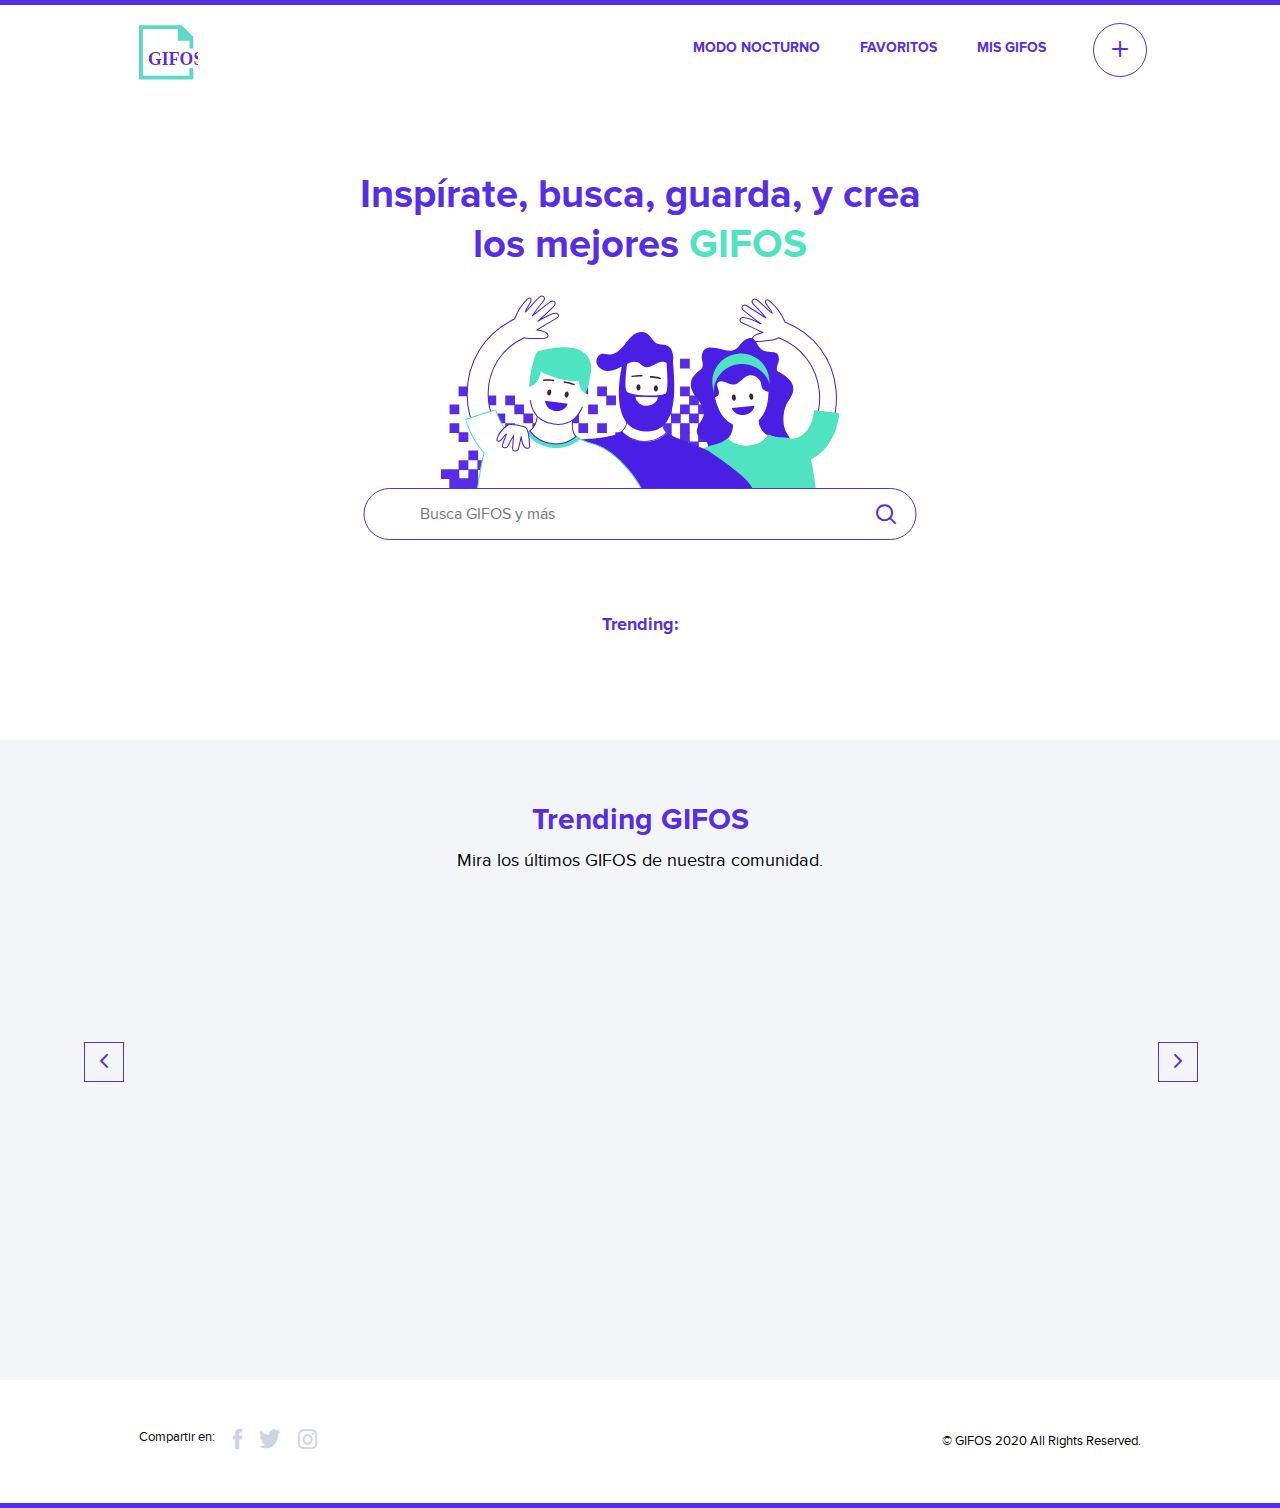
==== index.html @ 0e9a0054 "Fixing paginate in favorites page" ====
<!DOCTYPE html>
<html lang="en">

<head>
    <meta charset="UTF-8">
    <meta name="viewport" content="width=device-width, initial-scale=1.0">
    <link rel="icon" sizes="32x32" href="./assets/logo-mobile.svg" type="image/svg+xml">
    <link rel="stylesheet" href="./styles/styles.css">
    <link rel="stylesheet" href="./assets/icomoon/style.css">
    <title>GIFOS</title>
</head>

<body>
    <header class="header">
        <nav class="navigation-bar">
            <input class="navigation-bar__checkbox-menu" type="checkbox" name="checkbox-menu" id="checkbox-menu">
            <i class="icon-burger"></i>
            <i class="icon-close"></i>
            <a class="home-link" href="#"><img class="navigation-bar__logo" src="./assets/logo-mobile.svg" alt="Logo página de GifOS"></a>
            <ul class="navigation-bar__menu">
                <li><a href="#" class="menu-item">Modo Nocturno</a></li>
                <li><a href="./favorites.html" class="menu-item">Favoritos</a></li>
                <li><a href="./my_gifs.html" class="menu-item">Mis GIFOS</a></li>
            </ul>
            <button class="navigation-bar__button" type="button"><i class="icon-button-crear-gifo"></i></button>
        </nav>
    </header>
    <main class="main">
        <section class="gifos-searcher">
            <h1 class="gifos-searcher__title">Inspírate, busca, guarda, y crea los mejores <span>GIFOS</span></h1>
            <img class="gifos-searcher__image" src="./assets/ilustra_header.svg" alt="Imagen de bienvenida">
            <div class="search-bar" id="search_bar">
                <div class="wrapper">
                    <input class="search-bar__input" type="text" placeholder="Busca GIFOS y más">
                    <button class="search-bar__button search-icon" type="button"><i class="icon-icon-search"></i></button>
                    <button class="search-bar__button active-search__close hidden" type="button"><i class="icon-button-close"></i></button>
                </div>
                <ul class="active-search__suggestions-list hidden">

                </ul>
            </div>
        </section>
        <section class="trending-topics">
            <h2 class="trending-topics__title">Trending:</h2>
            <ul class="trending-topics__list">

            </ul>
        </section>
        <section class="search-results hidden">
            <span class="search-results__line"></span>
            <h2 class="search-results__title"></h2>
            <div class="search-without-results hidden">
                <img class="search-without-results__img" src="./assets/icon-busqueda-sin-resultado.svg" alt="Busqueda sin resultado">
                <p class="search-without-results__info">Intenta con otra búsqueda</p>
            </div>
            <div class="gifos-wrapper">

            </div>
            <button class="search-results__button hidden">VER MAS</button>
        </section>
        <section class="trending-box">
            <h2 class="trending-box__title">Trending GIFOS</h2>
            <p class="trending-box__info">Mira los últimos<span></span>GIFOS de nuestra comunidad.</p>
            <button class="trending-box__button trending-box__button-left" type="button"><i class="icon-button-left"></i></button>
            <button class="trending-box__button trending-box__button-right" type="button"><i class="icon-button-right"></i></button>
            <div class="gifos-carrousel">

            </div>
        </section>
    </main>
    <footer class="footer">
        <div class="social-media">
            <p class="social-media__share">Compartir en:</p>
            <div class="social-media__icons">
                <a href="https://www.facebook.com/" target="_blank"><i class="icon-icon_facebook"></i></a>
                <a href="https://twitter.com/" target="_blank"><i class="icon-icon-twitter"></i></a>
                <a href="https://www.instagram.com/"><i class="icon-icon_instagram"></i></a>
            </div>
        </div>
        <p class="copy-rights">© GIFOS 2020 All Rights Reserved.</p>
    </footer>
    <div class="modal hidden">
        <div class="fullsize">
            <button class="fullsize-exit"><i class="icon-button-close"></i></button>
            <img class="fullsize-gifo" src="https://lorempixel.com/output/people-q-c-318-249-2.jpg" alt="Gifo Fullsize">
            <div class="fullsize-footer">
                <div class="fullsize-info-wrap">
                    <p class="fullsize-user">User</p>
                    <p class="fullsize-title">title</p>
                </div>
                <div class="fullsize-btn-wrap">
                    <button class="fullsize-button fav-hover" data-type="add-favorite" type="button"><i class="icon-icon-fav-hover"></i></button>
                    <button class="fullsize-button fav-active hidden" data-type="remove-favorite" type="button"><i class="icon-icon-fav-active"></i></button>
                    <button class="fullsize-button" data-download="full-screen" data-type="download" type="button"><i class="icon-icon-download"></i></button>
                </div>
            </div>
        </div>
    </div>
    <script type="module" src="./scripts/trending_topics.js"></script>
    <script type="module" src="./scripts/trending_carrousel.js"></script>
    <script type="module" src="./scripts/search.js"></script>
</body>

</html>
---- styles/styles.css ----
@charset "UTF-8";
html,
body,
div,
span,
applet,
object,
iframe,
h1,
h2,
h3,
h4,
h5,
h6,
p,
blockquote,
pre,
a,
abbr,
acronym,
address,
big,
cite,
code,
del,
dfn,
em,
img,
ins,
kbd,
q,
s,
samp,
small,
strike,
strong,
sub,
sup,
tt,
var,
b,
u,
i,
center,
dl,
dt,
dd,
ol,
ul,
li,
fieldset,
form,
label,
legend,
table,
caption,
tbody,
tfoot,
thead,
tr,
th,
td,
article,
aside,
canvas,
details,
embed,
figure,
figcaption,
footer,
header,
hgroup,
menu,
nav,
output,
ruby,
section,
summary,
time,
mark,
audio,
video,
button {
  margin: 0;
  padding: 0;
  border: 0;
  font-size: 100%;
  font: inherit;
  vertical-align: baseline;
}

@font-face {
  font-family: “ProximaNova-Bold”;
  src: url("../Fonts/FontsFree-Net-Proxima-Nova-Bold.otf");
}

@font-face {
  font-family: “ProximaNova-Regular”;
  src: url("../Fonts/FontsFree-Net-proxima_nova_reg-webfont.ttf");
}

@font-face {
  font-family: “Roboto-Black“;
  src: url("../Fonts/Roboto-Black.ttf");
}

:root {
  font-family: “ProximaNova-Regular”;
  color: #572EE5;
  scroll-behavior: smooth;
}

button {
  cursor: pointer;
}

.gifos-wrapper {
  display: -ms-grid;
  display: grid;
  margin: 0 5.6vw;
  padding-bottom: 78px;
  -webkit-column-gap: 21px;
          column-gap: 21px;
  row-gap: 25px;
  -ms-grid-columns: (2fr)[2];
      grid-template-columns: repeat(2, 2fr);
  -ms-grid-rows: (auto)[auto-fill];
      grid-template-rows: repeat(auto-fill, auto);
}

.gifos-container-card {
  -ms-flex-negative: 0;
      flex-shrink: 0;
  width: 41.6vw;
  height: 32vw;
}

.gifos-container-card__img {
  width: 100%;
  height: 100%;
}

.gifos-container-card__buttons, .gifos-container-card__info {
  display: none;
}

.trending-card {
  width: 243px;
  height: 187px;
}

@media screen and (min-width: 768px) {
  .gifos-container-card {
    width: 27.86458vw;
    height: 22.13542vw;
  }
  .gifos-wrapper {
    -ms-grid-columns: (3fr)[3];
        grid-template-columns: repeat(3, 3fr);
  }
  .trending-card {
    margin-left: 22px;
    width: 260px;
    height: 200px;
  }
}

@media screen and (min-width: 1024px) {
  .gifos-wrapper {
    margin: 0 10.90278vw 0 10.83333vw;
    -webkit-column-gap: 29px;
            column-gap: 29px;
    row-gap: 30px;
    -ms-grid-columns: (4fr)[4];
        grid-template-columns: repeat(4, 4fr);
  }
  .gifos-container-card {
    position: relative;
    width: 18.05556vw;
    height: 13.88889vw;
  }
  .gifos-container-card__img,
  .gifos-container-card .overlay {
    width: 100%;
    height: 100%;
  }
  .gifos-container-card__buttons {
    display: -webkit-box;
    display: -ms-flexbox;
    display: flex;
    position: absolute;
    width: 117px;
    -webkit-box-pack: justify;
        -ms-flex-pack: justify;
            justify-content: space-between;
    top: 10px;
    right: 10px;
  }
  .gifos-container-card__info {
    display: -webkit-box;
    display: -ms-flexbox;
    display: flex;
    -webkit-box-orient: vertical;
    -webkit-box-direction: normal;
        -ms-flex-direction: column;
            flex-direction: column;
    position: absolute;
    height: 63px;
    bottom: 6px;
    left: 12px;
    text-align: left;
    color: white;
  }
  .overlay {
    position: absolute;
    top: 0;
    left: 0;
    background-color: rgba(87, 46, 229, 0.7);
    -webkit-transition: all 0.3s ease-in-out;
    transition: all 0.3s ease-in-out;
    z-index: -1;
  }
  .gifos-container-card:hover .overlay {
    z-index: 1;
  }
  .card-button {
    background-color: white;
    width: 32px;
    height: 32px;
    border-radius: 6px;
    opacity: 70%;
    font-size: 18px;
    outline: none;
  }
  .card-button:hover {
    opacity: 100%;
  }
  .card__user {
    font-size: 15px;
    line-height: 18px;
    margin-bottom: 5px;
  }
  .card__title {
    font-size: 16px;
    line-height: 20px;
    font-family: “ProximaNova-Bold”;
  }
  .fav-active {
    opacity: 100%;
  }
  .trending-card {
    margin: 0 1.94444vw 0;
    width: 24.79167vw;
    height: 19.09722vw;
  }
}

.links-content {
  display: -webkit-box;
  display: -ms-flexbox;
  display: flex;
  -webkit-box-orient: vertical;
  -webkit-box-direction: normal;
      -ms-flex-direction: column;
          flex-direction: column;
  -webkit-box-align: center;
      -ms-flex-align: center;
          align-items: center;
  margin-top: 5px;
}

.links-content__icon {
  font-size: 21px;
}

.links-content__title {
  font-size: 20px;
  line-height: 30px;
  font-family: “ProximaNova-Bold”;
  margin: 6px 0 46px;
}

.links-content__button {
  margin-bottom: 78px;
  width: 127px;
  height: 50px;
  border-radius: 25px;
  border: 1px solid #572EE5;
  background-color: white;
  color: #572EE5;
  outline: none;
  font-family: “ProximaNova-Bold”;
  font-size: 13px;
  line-height: 16px;
  position: relative;
}

.links-content__button:hover {
  background-color: #572EE5;
  color: white;
}

@media screen and (min-width: 768px) {
  .links-content {
    margin-top: 11px;
  }
  .links-content__title {
    font-size: 30px;
    line-height: 30px;
    font-family: “ProximaNova-Bold”;
    margin-bottom: 38px;
  }
}

.no-content {
  display: -webkit-box;
  display: -ms-flexbox;
  display: flex;
  -webkit-box-orient: vertical;
  -webkit-box-direction: normal;
      -ms-flex-direction: column;
          flex-direction: column;
  -webkit-box-align: center;
      -ms-flex-align: center;
          align-items: center;
  margin: 74px 0 141px;
}

.no-content__img {
  width: 150px;
  height: 150px;
}

.no-content__info {
  max-width: 427px;
  margin-top: 28px;
  text-align: center;
  color: #50E3C2;
  font-size: 25px;
  line-height: 25px;
  font-family: “ProximaNova-Bold”;
}

.no-content__info span:after {
  content: "";
}

:root {
  font-family: “ProximaNova-Regular”;
  color: #572EE5;
  scroll-behavior: smooth;
}

button {
  cursor: pointer;
}

.navigation-bar {
  position: relative;
  height: 95px;
  border-top: 5px solid #572EE5;
}

.navigation-bar__logo {
  width: 13.04vw;
  height: 13.04vw;
  position: absolute;
  left: 5.86667vw;
  top: 7.73333vw;
  z-index: 6;
}

.navigation-bar__button {
  display: none;
}

.navigation-bar__checkbox-menu {
  position: absolute;
  margin: 0;
  left: 88.26667vw;
  top: 11.73333vw;
  width: 5.86667vw;
  height: 4.8vw;
  cursor: pointer;
  -webkit-transform-origin: 0px 0px;
          transform-origin: 0px 0px;
  z-index: 2;
  opacity: 0;
}

.icon-burger,
.icon-close {
  position: relative;
  left: 89.06667vw;
  top: 12.53333vw;
  -webkit-transition: all 0.5s cubic-bezier(0.77, 0.2, 0.05, 1);
  transition: all 0.5s cubic-bezier(0.77, 0.2, 0.05, 1);
  font-size: 4vw;
}

.icon-close {
  display: none;
}

.navigation-bar__menu {
  position: absolute;
  top: 95px;
  width: 100vw;
  height: calc(100vh - 95px);
  list-style: none;
  background-color: #572EE5E6;
  -webkit-transform-origin: 100% 0%;
          transform-origin: 100% 0%;
  -webkit-transform: rotateY(90deg);
          transform: rotateY(90deg);
  -webkit-transition: all 0.5s cubic-bezier(0.77, 0.2, 0.05, 1);
  transition: all 0.5s cubic-bezier(0.77, 0.2, 0.05, 1);
  -webkit-box-sizing: border-box;
          box-sizing: border-box;
  padding-top: 30px;
  z-index: 5;
}

.menu-item {
  display: block;
  position: relative;
  text-align: center;
  text-decoration: none;
  margin-bottom: 25px;
  color: #FFFFFF;
  font-family: “ProximaNova-Bold”;
  font-size: 20px;
  line-height: 30px;
}

.menu-item::after {
  content: '';
  position: absolute;
  width: 41px;
  opacity: 50%;
  margin-top: 43px;
  margin-bottom: 11.9px;
  left: calc(50% - 20.5px);
  border-bottom: 0.1px solid white;
}

.navigation-bar__checkbox-menu:checked ~ .navigation-bar__menu {
  -webkit-transform: none;
          transform: none;
}

.navigation-bar__checkbox-menu:checked ~ .icon-burger {
  display: none;
}

.navigation-bar__checkbox-menu:checked ~ .icon-close {
  display: block;
}

@media screen and (min-width: 768px) {
  .header {
    min-height: 90px;
  }
  .navigation-bar {
    height: 90px;
    min-width: 100%;
  }
  .navigation-bar__logo {
    width: 59.1px;
    height: 59.1px;
    left: 10.83333vw;
    top: 18px;
  }
  .navigation-bar__button {
    display: inherit;
    width: 54px;
    height: 54px;
    background-color: white;
    border: 1px solid #572EE5;
    border-radius: 50%;
    position: absolute;
    top: 18px;
    left: 85.41667vw;
    outline: none;
    color: #572EE5;
  }
  .navigation-bar__button:hover {
    background-color: #572EE5;
    color: white;
  }
  .icon-button-crear-gifo {
    font-size: 16px;
  }
  .navigation-bar__checkbox-menu,
  .icon-burger {
    display: none;
  }
  .navigation-bar__menu {
    display: -webkit-box;
    display: -ms-flexbox;
    display: flex;
    -webkit-box-pack: end;
        -ms-flex-pack: end;
            justify-content: flex-end;
    top: inherit;
    height: 90px;
    right: 18.26389vw;
    background-color: inherit;
    -webkit-transform: initial;
            transform: initial;
    padding-top: 0;
  }
  .menu-item {
    font-size: 14px;
    line-height: 17px;
    margin: 35px 0 38px 3.125vw;
    color: #572EE5;
    text-transform: uppercase;
  }
  .current-page {
    color: #9CAFC3;
  }
}

.gifos-searcher {
  position: relative;
}

.gifos-searcher__title {
  margin: 2px 0 27px;
  width: 76.26667vw;
  max-width: 467px;
  position: relative;
  left: 50%;
  -webkit-transform: translateX(-50%);
          transform: translateX(-50%);
  font-family: “ProximaNova-Bold”;
  color: #572EE5;
  font-size: 30px;
  line-height: 36px;
  text-align: center;
}

.gifos-searcher__title span {
  color: #50E3C2;
}

.gifos-searcher__image {
  display: block;
  position: relative;
  left: 50%;
  -webkit-transform: translateX(-50%);
          transform: translateX(-50%);
  width: 72.8vw;
  max-width: 399px;
  height: auto;
}

.wrapper {
  position: relative;
  height: 50px;
}

.search-bar {
  width: 89.06667vw;
  max-width: 551px;
  min-height: 50px;
  border: #572EE5 solid 1px;
  border-radius: 27px;
  left: 50%;
  -webkit-transform: translateX(-50%);
          transform: translateX(-50%);
  position: relative;
}

.search-bar__input {
  position: absolute;
  left: 55px;
  top: 15px;
  width: 57.33333vw;
  max-width: 420px;
  border: 0;
  padding: 0;
  margin: 0px;
  outline: none;
  font-size: 16px;
  line-height: 20px;
  font-family: “ProximaNova-Regular”;
}

.search-bar__button {
  position: absolute;
  top: 15px;
  right: 20px;
  font-size: 20px;
  background-color: white;
  outline: none;
  color: #572EE5;
}

@media screen and (min-width: 768px) {
  .gifos-searcher__title {
    margin: 75px 0 25px;
    font-size: 40px;
    line-height: 50px;
    max-width: 600px;
  }
}

.active-search__suggestions-list {
  border-top: 1px solid #9CAFC3;
  position: relative;
  width: 76.26667vw;
  max-width: 503px;
  padding: 14px 0 8px;
  margin: 0 24px;
  -webkit-box-sizing: border-box;
          box-sizing: border-box;
  display: -webkit-box;
  display: -ms-flexbox;
  display: flex;
  -webkit-box-orient: vertical;
  -webkit-box-direction: normal;
      -ms-flex-direction: column;
          flex-direction: column;
  -webkit-box-pack: justify;
      -ms-flex-pack: justify;
          justify-content: space-between;
}

.active-search__suggestion {
  list-style: none;
  color: #9CAFC3;
  margin-bottom: 10px;
  font-size: 16px;
  line-height: 20px;
}

.active-search__suggestion .icon-icon-search {
  margin-right: 15px;
}

.active-search__search {
  color: #9CAFC3;
  left: 20px;
}

.active-search__close {
  top: 18px;
  font-size: 14px;
}

.search-results__line {
  display: block;
  position: relative;
  -webkit-transform: translateX(-50%);
          transform: translateX(-50%);
  left: 50%;
  width: 41.86667vw;
  max-width: 338px;
  height: 1px;
  background-color: #9CAFC3;
}

.search-results__title {
  font-family: “ProximaNova-Bold”;
  color: #572EE5;
  font-size: 30px;
  line-height: 40px;
  margin: 40px 0;
  text-align: center;
}

.search-results__button {
  margin-bottom: 78px;
  width: 127px;
  height: 50px;
  border-radius: 25px;
  border: 1px solid #572EE5;
  background-color: white;
  color: #572EE5;
  outline: none;
  font-family: “ProximaNova-Bold”;
  font-size: 13px;
  line-height: 16px;
  position: relative;
  -webkit-transform: translateX(-50%);
          transform: translateX(-50%);
  left: 50%;
}

.search-results__button:hover {
  background-color: #572EE5;
  color: white;
}

@media screen and (min-width: 1024px) {
  .search-results__title {
    margin: 80px 0 60px;
    font-size: 40px;
    line-height: 30px;
  }
}

.search-without-results {
  display: -webkit-box;
  display: -ms-flexbox;
  display: flex;
  -webkit-box-orient: vertical;
  -webkit-box-direction: normal;
      -ms-flex-direction: column;
          flex-direction: column;
  -webkit-box-align: center;
      -ms-flex-align: center;
          align-items: center;
  margin: 62px 0 150px;
}

.search-without-results__img {
  width: 150px;
  height: 150px;
}

.search-without-results__info {
  margin-top: 28px;
  text-align: center;
  color: #50E3C2;
  font-size: 25px;
  line-height: 25px;
  font-family: “ProximaNova-Bold”;
}

.trending-topics {
  font-size: 18px;
  line-height: 25px;
  margin: 30px 0 48px;
  width: 56vw;
  min-width: 210px;
  position: relative;
  left: 50%;
  -webkit-transform: translateX(-50%);
          transform: translateX(-50%);
  text-align: center;
}

.trending-topics__title {
  font-family: “ProximaNova-Bold”;
}

.trending-topics__item {
  display: inline;
}

.trending-topics__item:nth-child(-n+4)::after {
  content: ", ";
}

.trending-topics__item a {
  text-decoration: none;
  color: #572EE5;
}

.trending-box {
  background-color: #F3F5F8;
  text-align: center;
}

.trending-box__title {
  font-size: 25px;
  line-height: 30px;
  font-family: “ProximaNova-Bold”;
  padding: 44px 0 9px;
}

.trending-box__info {
  color: black;
  font-size: 16px;
  line-height: 23px;
}

.trending-box__info span::after {
  content: '\A';
  white-space: pre;
}

.trending-box__button {
  display: none;
}

.gifos-carrousel {
  height: 187px;
  padding: 32px 0 82px;
  display: -webkit-box;
  display: -ms-flexbox;
  display: flex;
  overflow: scroll;
}

@media screen and (min-width: 768px) {
  .trending-box__info span::after {
    white-space: normal;
  }
}

@media screen and (min-width: 1024px) {
  .trending-topics {
    margin: 73px 0 102px;
  }
  .trending-box {
    position: relative;
  }
  .trending-box__title {
    font-size: 30px;
    line-height: 30px;
    padding: 65px 0 14px;
  }
  .trending-box__info {
    font-size: 18px;
    line-height: 22px;
  }
  .trending-box__button {
    display: inherit;
    position: absolute;
    top: 302px;
    background-color: #F3F5F8;
    border: #572EE5 solid 1px;
    width: 40px;
    height: 40px;
    font-size: 14px;
    color: #572EE5;
    outline: none;
  }
  .trending-box__button:hover {
    background-color: #572EE5;
    color: white;
  }
  .trending-box__button-left {
    left: 6.52778vw;
  }
  .trending-box__button-right {
    right: 6.38889vw;
  }
  .gifos-carrousel {
    height: 275px;
    padding: 52px 0 182px;
    width: 78.26389vw;
    margin: auto;
    -webkit-box-align: center;
        -ms-flex-align: center;
            align-items: center;
    overflow: hidden;
  }
}

.footer {
  border-bottom: 5px #572EE5 solid;
  color: black;
  display: -webkit-box;
  display: -ms-flexbox;
  display: flex;
  -webkit-box-orient: vertical;
  -webkit-box-direction: normal;
      -ms-flex-direction: column;
          flex-direction: column;
  -webkit-box-align: center;
      -ms-flex-align: center;
          align-items: center;
}

.social-media__share {
  font-size: 15px;
  line-height: 18px;
  margin: 47px 0 22px;
}

.social-media__icons {
  width: 85.42px;
  font-size: 20px;
  display: -webkit-box;
  display: -ms-flexbox;
  display: flex;
  -webkit-box-pack: justify;
      -ms-flex-pack: justify;
          justify-content: space-between;
}

.social-media__icons a {
  text-decoration: none;
  color: #cdd6e0;
}

.copy-rights {
  font-size: 14px;
  line-height: 20px;
  margin: 46px 0 23px;
}

@media screen and (min-width: 768px) {
  .footer {
    -webkit-box-orient: horizontal;
    -webkit-box-direction: normal;
        -ms-flex-direction: row;
            flex-direction: row;
    -webkit-box-pack: justify;
        -ms-flex-pack: justify;
            justify-content: space-between;
    padding: 49.5px 10.83333vw 50.4px;
  }
  .social-media {
    display: -webkit-box;
    display: -ms-flexbox;
    display: flex;
  }
  .social-media__share {
    font-size: 13px;
    line-height: 16px;
    margin: 0 18px 0 0;
  }
  .icon-icon_facebook:hover,
  .icon-icon-twitter:hover,
  .icon-icon_instagram:hover {
    color: #572EE5;
  }
  .copy-rights {
    font-size: 13px;
    line-height: 16px;
    margin: 0;
  }
}

.modal {
  position: fixed;
  top: 0;
  width: 100%;
  height: 100%;
  background-color: rgba(255, 255, 255, 0.9);
  display: -webkit-box;
  display: -ms-flexbox;
  display: flex;
  -webkit-box-pack: center;
      -ms-flex-pack: center;
          justify-content: center;
  -webkit-box-align: center;
      -ms-flex-align: center;
          align-items: center;
  z-index: 100;
}

.fullsize {
  display: -webkit-box;
  display: -ms-flexbox;
  display: flex;
  -webkit-box-orient: vertical;
  -webkit-box-direction: normal;
      -ms-flex-direction: column;
          flex-direction: column;
  -webkit-box-align: center;
      -ms-flex-align: center;
          align-items: center;
}

.fullsize-exit {
  font-size: 14px;
  width: 14px;
  background-color: rgba(255, 255, 255, 0.2);
  cursor: pointer;
  position: relative;
  left: 38.66667vw;
  outline: none;
}

.fullsize-gifo {
  width: 84.8vw;
  height: auto;
  padding: 69px 0 14px;
}

.fullsize-footer {
  display: -webkit-box;
  display: -ms-flexbox;
  display: flex;
  width: 84.8vw;
  -webkit-box-pack: justify;
      -ms-flex-pack: justify;
          justify-content: space-between;
}

.fullsize-info-wrap {
  display: -webkit-box;
  display: -ms-flexbox;
  display: flex;
  -webkit-box-orient: vertical;
  -webkit-box-direction: normal;
      -ms-flex-direction: column;
          flex-direction: column;
  -webkit-box-pack: justify;
      -ms-flex-pack: justify;
          justify-content: space-between;
  margin-right: 20px;
}

.fullsize-user {
  color: black;
  font-size: 15px;
  line-height: 18px;
}

.fullsize-title {
  color: black;
  font-family: “ProximaNova-Bold”;
  font-size: 16px;
  line-height: 20px;
}

.fullsize-btn-wrap {
  width: 93px;
  display: -webkit-box;
  display: -ms-flexbox;
  display: flex;
  -webkit-box-pack: justify;
      -ms-flex-pack: justify;
          justify-content: space-between;
}

.fullsize-button {
  background-color: rgba(255, 255, 255, 0.2);
  width: 36px;
  height: 36px;
  border: #9CAFC3 1px solid;
  border-radius: 6px;
  font-size: 18px;
  opacity: 70%;
  outline: none;
}

.fullsize-button:hover {
  opacity: 100%;
  background-color: white;
}

@media screen and (min-width: 768px) {
  .fullsize-exit {
    font-size: 15px;
    width: 15px;
    left: 31.25vw;
  }
  .fullsize-gifo {
    width: 65.10417vw;
  }
  .fullsize-footer {
    width: 100%;
  }
}

@media screen and (min-width: 1024px) {
  .fullsize-exit {
    left: 26.875vw;
  }
  .fullsize-gifo {
    width: 48.26389vw;
    height: 385px;
  }
}

.hidden {
  display: none;
}
/*# sourceMappingURL=styles.css.map */
---- assets/icomoon/style.css ----
@font-face {
    font-family: 'icomoon';
    src: url('fonts/icomoon.eot?eiufk7');
    src: url('fonts/icomoon.eot?eiufk7#iefix') format('embedded-opentype'), url('fonts/icomoon.ttf?eiufk7') format('truetype'), url('fonts/icomoon.woff?eiufk7') format('woff'), url('fonts/icomoon.svg?eiufk7#icomoon') format('svg');
    font-weight: normal;
    font-style: normal;
    font-display: block;
}

[class^="icon-"],
[class*=" icon-"] {
    /* use !important to prevent issues with browser extensions that change fonts */
    font-family: 'icomoon' !important;
    speak: never;
    font-style: normal;
    font-weight: normal;
    font-variant: normal;
    text-transform: none;
    line-height: 1;
    /* Better Font Rendering =========== */
    -webkit-font-smoothing: antialiased;
    -moz-osx-font-smoothing: grayscale;
}

.icon-icon_facebook:before {
    content: "\e900";
    /* color: #cdd6e0; */
}

.icon-icon_instagram:before {
    content: "\e901";
    /* color: #cdd6e0; */
}

.icon-icon_trash:before {
    content: "\e902";
    color: #572ee5;
}

.icon-icon-busqueda-sin-resultado .path1:before {
    content: "\e903";
    color: rgb(243, 245, 248);
}

.icon-icon-busqueda-sin-resultado .path2:before {
    content: "\e904";
    margin-left: -1em;
    color: rgb(80, 227, 194);
}

.icon-icon-busqueda-sin-resultado .path3:before {
    content: "\e905";
    margin-left: -1em;
    color: rgb(80, 227, 194);
}

.icon-icon-busqueda-sin-resultado .path4:before {
    content: "\e906";
    margin-left: -1em;
    color: rgb(80, 227, 194);
}

.icon-icon-busqueda-sin-resultado .path5:before {
    content: "\e907";
    margin-left: -1em;
    color: rgb(80, 227, 194);
}

.icon-icon-busqueda-sin-resultado .path6:before {
    content: "\e908";
    margin-left: -1em;
    color: rgb(80, 227, 194);
}

.icon-icon-busqueda-sin-resultado .path7:before {
    content: "\e909";
    margin-left: -1em;
    color: rgb(80, 227, 194);
}

.icon-icon-busqueda-sin-resultado .path8:before {
    content: "\e90a";
    margin-left: -1em;
    color: rgb(80, 227, 194);
}

.icon-icon-busqueda-sin-resultado .path9:before {
    content: "\e90b";
    margin-left: -1em;
    color: rgb(80, 227, 194);
}

.icon-icon-busqueda-sin-resultado .path10:before {
    content: "\e90c";
    margin-left: -1em;
    color: rgb(80, 227, 194);
}

.icon-icon-busqueda-sin-resultado .path11:before {
    content: "\e90d";
    margin-left: -1em;
    color: rgb(80, 227, 194);
}

.icon-icon-busqueda-sin-resultado .path12:before {
    content: "\e90e";
    margin-left: -1em;
    color: rgb(80, 227, 194);
}

.icon-icon-busqueda-sin-resultado .path13:before {
    content: "\e90f";
    margin-left: -1em;
    color: rgb(80, 227, 194);
}

.icon-icon-busqueda-sin-resultado .path14:before {
    content: "\e910";
    margin-left: -1em;
    color: rgb(80, 227, 194);
}

.icon-icon-busqueda-sin-resultado .path15:before {
    content: "\e911";
    margin-left: -1em;
    color: rgb(80, 227, 194);
}

.icon-icon-busqueda-sin-resultado .path16:before {
    content: "\e912";
    margin-left: -1em;
    color: rgb(80, 227, 194);
}

.icon-icon-busqueda-sin-resultado .path17:before {
    content: "\e913";
    margin-left: -1em;
    color: rgb(80, 227, 194);
}

.icon-icon-busqueda-sin-resultado .path18:before {
    content: "\e914";
    margin-left: -1em;
    color: rgb(243, 245, 248);
}

.icon-icon-busqueda-sin-resultado .path19:before {
    content: "\e915";
    margin-left: -1em;
    color: rgb(80, 227, 194);
}

.icon-icon-busqueda-sin-resultado .path20:before {
    content: "\e916";
    margin-left: -1em;
    color: rgb(80, 227, 194);
}

.icon-icon-busqueda-sin-resultado .path21:before {
    content: "\e917";
    margin-left: -1em;
    color: rgb(80, 227, 194);
}

.icon-icon-busqueda-sin-resultado .path22:before {
    content: "\e918";
    margin-left: -1em;
    color: rgb(80, 227, 194);
}

.icon-icon-download:before {
    content: "\e919";
    color: #572ee5;
}

.icon-icon-fav-active:before {
    content: "\e91a";
    color: #572ee5;
}

.icon-icon-fav-hover:before {
    content: "\e91b";
    color: #572ee5;
}

.icon-icon-favoritos:before {
    content: "\e91c";
    color: #50e3c2;
}

.icon-icon-link:before {
    content: "\e91d";
    color: #572ee5;
}

.icon-icon-max:before {
    content: "\e91e";
    color: #572ee5;
}

.icon-icon-mis-gifos-sin-contenido .path1:before {
    content: "\e91f";
    color: rgb(243, 245, 248);
}

.icon-icon-mis-gifos-sin-contenido .path2:before {
    content: "\e920";
    margin-left: -1em;
    color: rgb(80, 227, 194);
}

.icon-icon-mis-gifos:before {
    content: "\e921";
    color: #50e3c2;
}

.icon-icon-search-mod-noc .path1:before {
    content: "\e922";
    color: rgb(0, 0, 0);
}

.icon-icon-search-mod-noc .path2:before {
    content: "\e923";
    margin-left: -1em;
    color: rgb(255, 255, 255);
}

.icon-icon-search:before {
    content: "\e924";
    /* color: #572ee5; */
}

.icon-icon-twitter:before {
    content: "\e925";
    /* color: #cdd6e0; */
}

.icon-loader:before {
    content: "\e926";
    color: #50e3c2;
}

.icon-check:before {
    content: "\e927";
    color: #50e3c2;
}

.icon-close:before {
    content: "\e928";
    color: #4a1ee3;
}

.icon-burger:before {
    content: "\e929";
    color: #572ee5;
}

.icon-button-close:before {
    content: "\e92a";
    color: #572ee5;
}

.icon-button-crear-gifo:before {
    content: "\e92b";
    /* color: #572ee5; */
}

.icon-button-left:before {
    content: "\e92c";
    /* color: #572ee5; */
}

.icon-button-right:before {
    content: "\e92d";
    /* color: #572ee5; */
}
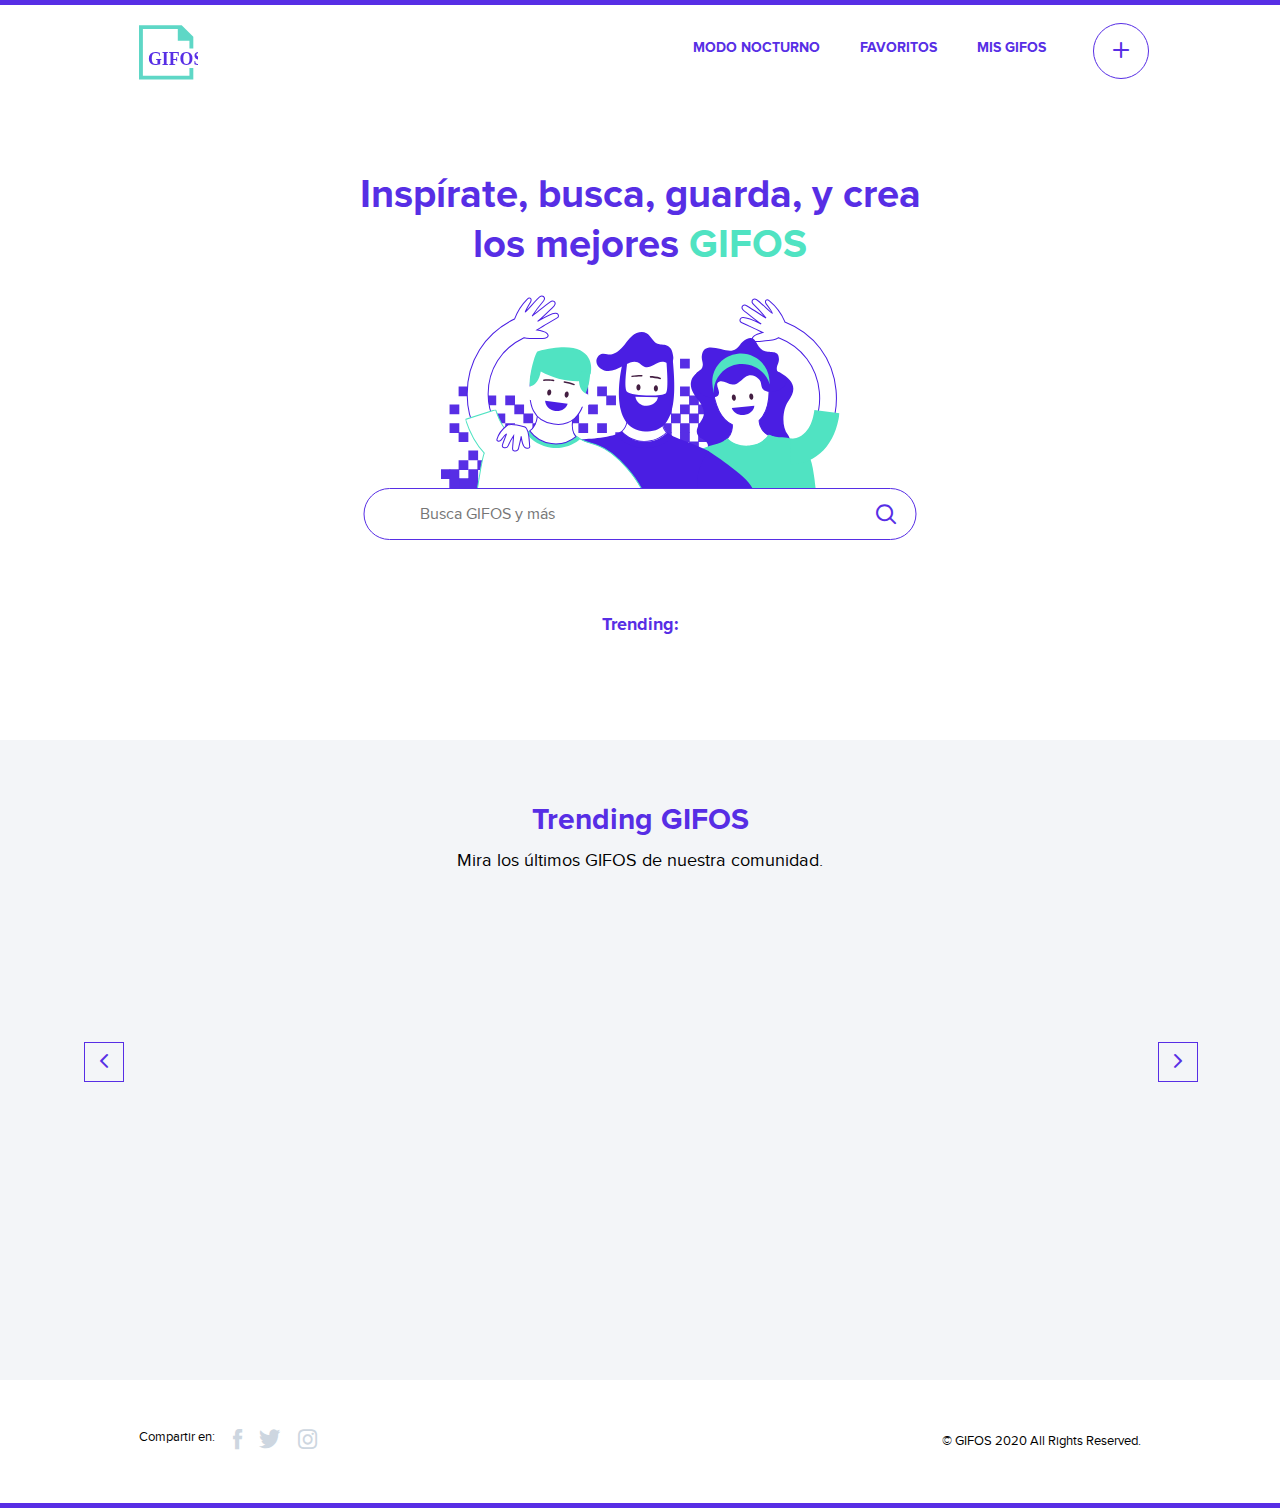
==== commit 1aa97aee: "Fixing create gifos button html, checking HTML Validator, fixing height in create gifos page" ====
--- a/index.html
+++ b/index.html
@@ -22,7 +22,7 @@
                 <li><a href="./favorites.html" class="menu-item">Favoritos</a></li>
                 <li><a href="./my_gifs.html" class="menu-item">Mis GIFOS</a></li>
             </ul>
-            <button class="navigation-bar__button" type="button"><i class="icon-button-crear-gifo"></i></button>
+            <a class="navigation-bar__button" href="./create_gifos.html"><i class="icon-button-crear-gifo"></i></a>
         </nav>
     </header>
     <main class="main">
@@ -97,8 +97,9 @@
         </div>
     </div>
     <script type="module" src="./scripts/trending_topics.js"></script>
+    <script type="module" src="./scripts/search.js"></script>
     <script type="module" src="./scripts/trending_carrousel.js"></script>
-    <script type="module" src="./scripts/search.js"></script>
+
 </body>
 
 </html>--- a/styles/styles.css
+++ b/styles/styles.css
@@ -145,6 +145,7 @@
 }
 
 .trending-card {
+  margin-left: 22px;
   width: 243px;
   height: 187px;
 }
@@ -249,7 +250,7 @@
     opacity: 100%;
   }
   .trending-card {
-    margin: 0 1.94444vw 0;
+    margin: 0 1.94444vw 0 0;
     width: 24.79167vw;
     height: 19.09722vw;
   }
@@ -479,16 +480,24 @@
     border: 1px solid #572EE5;
     border-radius: 50%;
     position: absolute;
+    text-decoration: none;
     top: 18px;
     left: 85.41667vw;
-    outline: none;
     color: #572EE5;
   }
   .navigation-bar__button:hover {
     background-color: #572EE5;
     color: white;
   }
+  .navigation-bar .current-page-create-gifos {
+    border: 1px solid #9CAFC3;
+    background-color: #9CAFC3;
+    color: white;
+  }
   .icon-button-crear-gifo {
+    position: relative;
+    top: 18px;
+    left: 35%;
     font-size: 16px;
   }
   .navigation-bar__checkbox-menu,
@@ -634,6 +643,7 @@
   margin-bottom: 10px;
   font-size: 16px;
   line-height: 20px;
+  cursor: pointer;
 }
 
 .active-search__suggestion .icon-icon-search {
@@ -643,6 +653,7 @@
 .active-search__search {
   color: #9CAFC3;
   left: 20px;
+  right: auto;
 }
 
 .active-search__close {
@@ -1062,6 +1073,257 @@
   }
 }
 
+.create-gifos {
+  display: none;
+}
+
+@media screen and (min-width: 1024px) {
+  .create-gifos {
+    display: inherit;
+  }
+  .create-gifos_main {
+    height: calc(100vh - 95px - 125px);
+    display: -webkit-box;
+    display: -ms-flexbox;
+    display: flex;
+    -webkit-box-orient: vertical;
+    -webkit-box-direction: normal;
+        -ms-flex-direction: column;
+            flex-direction: column;
+    -webkit-box-pack: center;
+        -ms-flex-pack: center;
+            justify-content: center;
+    -webkit-box-align: center;
+        -ms-flex-align: center;
+            align-items: center;
+    position: relative;
+    min-height: 550px;
+  }
+  .screen {
+    margin-top: 4px;
+    width: 688px;
+    min-height: 390px;
+    border: 1px solid #572EE5;
+    position: relative;
+  }
+  .screen-decoration {
+    width: 1.38889vw;
+    height: 1.38889vw;
+    position: absolute;
+  }
+  .deco1 {
+    border-top: solid #50E3C2 1px;
+    border-left: solid #50E3C2 1px;
+    left: 20px;
+    top: 20px;
+  }
+  .deco2 {
+    border-top: solid #50E3C2 1px;
+    border-right: solid #50E3C2 1px;
+    right: 20px;
+    top: 20px;
+  }
+  .deco3 {
+    border-bottom: solid #50E3C2 1px;
+    border-left: solid #50E3C2 1px;
+    left: 20px;
+    bottom: 20px;
+  }
+  .deco4 {
+    border-bottom: solid #50E3C2 1px;
+    border-right: solid #50E3C2 1px;
+    right: 20px;
+    bottom: 20px;
+  }
+  .create-gifos__wrapper {
+    display: -webkit-box;
+    display: -ms-flexbox;
+    display: flex;
+    -webkit-box-orient: vertical;
+    -webkit-box-direction: normal;
+        -ms-flex-direction: column;
+            flex-direction: column;
+    -webkit-box-align: center;
+        -ms-flex-align: center;
+            align-items: center;
+    -webkit-box-pack: center;
+        -ms-flex-pack: center;
+            justify-content: center;
+    position: relative;
+    top: 34px;
+    left: 50%;
+    -webkit-transform: translateX(-50%);
+            transform: translateX(-50%);
+    text-align: center;
+    width: 480px;
+    min-height: 320px;
+  }
+  .create-gifos__wrapper-image {
+    position: absolute;
+    width: 100%;
+    height: 100%;
+    top: 0;
+    left: 0;
+  }
+  .create-gifos__wrapper-title {
+    font-family: “ProximaNova-Bold”;
+    font-size: 30px;
+    line-height: 38px;
+  }
+  .create-gifos__wrapper-info {
+    font-size: 16px;
+    line-height: 29px;
+    color: black;
+  }
+  .create-gifos-status {
+    display: -webkit-box;
+    display: -ms-flexbox;
+    display: flex;
+    -webkit-box-orient: vertical;
+    -webkit-box-direction: normal;
+        -ms-flex-direction: column;
+            flex-direction: column;
+    -webkit-box-align: center;
+        -ms-flex-align: center;
+            align-items: center;
+    -webkit-box-pack: center;
+        -ms-flex-pack: center;
+            justify-content: center;
+    position: relative;
+  }
+  .create-gifos-status__counter {
+    width: 796px;
+    display: -webkit-box;
+    display: -ms-flexbox;
+    display: flex;
+    -webkit-box-orient: horizontal;
+    -webkit-box-direction: normal;
+        -ms-flex-direction: row;
+            flex-direction: row;
+    -webkit-box-align: center;
+        -ms-flex-align: center;
+            align-items: center;
+    -webkit-box-pack: center;
+        -ms-flex-pack: center;
+            justify-content: center;
+    padding: 24px 0 19px;
+    border-bottom: solid 7px #572EE5;
+    margin-bottom: 20px;
+  }
+  .create-gifos-status__timming, .create-gifos-status__repeat-capture {
+    font-family: “ProximaNova-Bold”;
+    font-size: 15px;
+    line-height: 22px;
+    position: absolute;
+    top: 29px;
+    right: 7%;
+  }
+  .create-gifos-status__repeat-capture {
+    font-size: 14px;
+    line-height: 17px;
+    background-color: white;
+    color: #572EE5;
+    border-bottom: 1.5px solid #50E3C2;
+    outline: none;
+  }
+  .counter {
+    display: -webkit-box;
+    display: -ms-flexbox;
+    display: flex;
+    width: 32px;
+    height: 32px;
+    -webkit-box-pack: center;
+        -ms-flex-pack: center;
+            justify-content: center;
+    -webkit-box-align: center;
+        -ms-flex-align: center;
+            align-items: center;
+    font-family: “ProximaNova-Bold”;
+    font-size: 18px;
+    line-height: 22px;
+    border: 1px solid #572EE5;
+    border-radius: 50%;
+    margin-right: 25px;
+  }
+  .counter:last-child {
+    margin-left: 0;
+  }
+  .links-content__button {
+    margin-bottom: 26px;
+  }
+  .line-break::before {
+    content: '\A';
+    white-space: pre;
+  }
+  .color-change {
+    color: #50E3C2;
+  }
+  .overlay {
+    width: 100%;
+    height: 100%;
+    display: -webkit-box;
+    display: -ms-flexbox;
+    display: flex;
+    -webkit-box-align: center;
+        -ms-flex-align: center;
+            align-items: center;
+    -webkit-box-pack: center;
+        -ms-flex-pack: center;
+            justify-content: center;
+    -webkit-box-orient: vertical;
+    -webkit-box-direction: normal;
+        -ms-flex-direction: column;
+            flex-direction: column;
+  }
+  .overlay-info {
+    position: relative;
+    top: 10px;
+    font-family: “ProximaNova-Bold”;
+    color: white;
+    font-size: 16px;
+    line-height: 20px;
+  }
+  .overlay__buttons-wrapper {
+    display: -webkit-box;
+    display: -ms-flexbox;
+    display: flex;
+    width: 74px;
+    -webkit-box-pack: justify;
+        -ms-flex-pack: justify;
+            justify-content: space-between;
+    position: absolute;
+    top: 11px;
+    right: 12px;
+  }
+  .card-button__link {
+    font-size: 10px;
+  }
+  .camera-wrapper,
+  .film {
+    position: absolute;
+  }
+  .camera-wrapper {
+    display: -webkit-box;
+    display: -ms-flexbox;
+    display: flex;
+    -webkit-box-align: center;
+        -ms-flex-align: center;
+            align-items: center;
+    -webkit-box-pack: center;
+        -ms-flex-pack: center;
+            justify-content: center;
+    left: -60%;
+  }
+  .film {
+    right: -65%;
+    top: 110%;
+  }
+  .counter-process {
+    background-color: #572EE5;
+    color: white;
+  }
+}
+
 .hidden {
   display: none;
 }
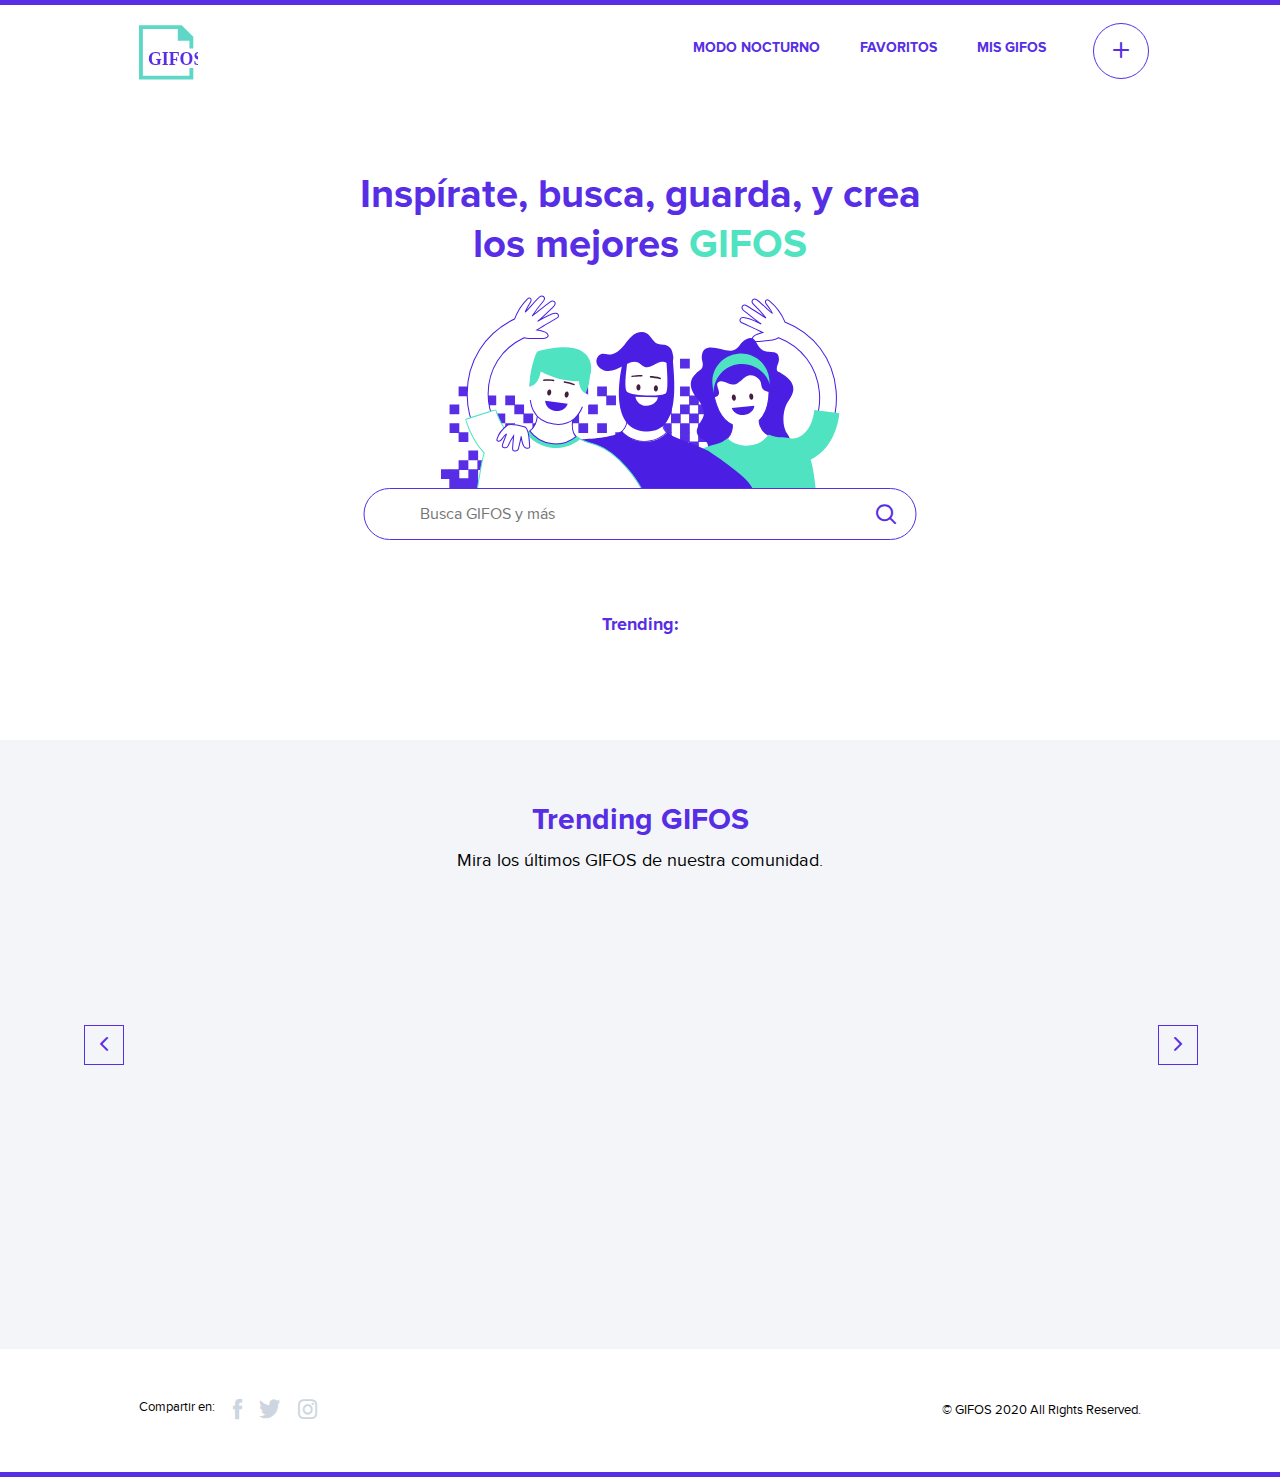
==== commit 66fd26d7: "Fixin errors from  HTML Validator" ====
--- a/index.html
+++ b/index.html
@@ -18,7 +18,8 @@
             <i class="icon-close"></i>
             <a class="home-link" href="#"><img class="navigation-bar__logo" src="./assets/logo-mobile.svg" alt="Logo página de GifOS"></a>
             <ul class="navigation-bar__menu">
-                <li><a href="#" class="menu-item">Modo Nocturno</a></li>
+                <li><a href="#" class="menu-item dark-mode">Modo Nocturno</a></li>
+                <li><a href="#" class="menu-item day-mode hidden">Modo Diurno</a></li>
                 <li><a href="./favorites.html" class="menu-item">Favoritos</a></li>
                 <li><a href="./my_gifs.html" class="menu-item">Mis GIFOS</a></li>
             </ul>
@@ -82,7 +83,7 @@
     <div class="modal hidden">
         <div class="fullsize">
             <button class="fullsize-exit"><i class="icon-button-close"></i></button>
-            <img class="fullsize-gifo" src="https://lorempixel.com/output/people-q-c-318-249-2.jpg" alt="Gifo Fullsize">
+            <img class="fullsize-gifo" src="#" alt="Gifo Fullsize">
             <div class="fullsize-footer">
                 <div class="fullsize-info-wrap">
                     <p class="fullsize-user">User</p>
@@ -96,10 +97,10 @@
             </div>
         </div>
     </div>
+    <script type="module" src="./scripts/dark_mode.js"></script>
     <script type="module" src="./scripts/trending_topics.js"></script>
     <script type="module" src="./scripts/search.js"></script>
     <script type="module" src="./scripts/trending_carrousel.js"></script>
-
 </body>
 
 </html>--- a/styles/styles.css
+++ b/styles/styles.css
@@ -135,7 +135,8 @@
   height: 32vw;
 }
 
-.gifos-container-card__img {
+.gifos-container-card__img,
+.gifos-container-card .my-gifos__gifos-container-card__img {
   width: 100%;
   height: 100%;
 }
@@ -181,6 +182,7 @@
     height: 13.88889vw;
   }
   .gifos-container-card__img,
+  .gifos-container-card .my-gifos__gifos-container-card__img,
   .gifos-container-card .overlay {
     width: 100%;
     height: 100%;
@@ -224,7 +226,8 @@
   .gifos-container-card:hover .overlay {
     z-index: 1;
   }
-  .card-button {
+  .card-button,
+  .my-gifos__card-button {
     background-color: white;
     width: 32px;
     height: 32px;
@@ -233,7 +236,8 @@
     font-size: 18px;
     outline: none;
   }
-  .card-button:hover {
+  .card-button:hover,
+  .my-gifos__card-button:hover {
     opacity: 100%;
   }
   .card__user {
@@ -414,8 +418,8 @@
           transform-origin: 100% 0%;
   -webkit-transform: rotateY(90deg);
           transform: rotateY(90deg);
-  -webkit-transition: all 0.5s cubic-bezier(0.77, 0.2, 0.05, 1);
-  transition: all 0.5s cubic-bezier(0.77, 0.2, 0.05, 1);
+  -webkit-transition: all 0.3s cubic-bezier(0.77, 0.2, 0.05, 1);
+  transition: all 0.3s cubic-bezier(0.77, 0.2, 0.05, 1);
   -webkit-box-sizing: border-box;
           box-sizing: border-box;
   padding-top: 30px;
@@ -455,7 +459,7 @@
 }
 
 .navigation-bar__checkbox-menu:checked ~ .icon-close {
-  display: block;
+  display: initial;
 }
 
 @media screen and (min-width: 768px) {
@@ -472,23 +476,6 @@
     left: 10.83333vw;
     top: 18px;
   }
-  .navigation-bar__button {
-    display: inherit;
-    width: 54px;
-    height: 54px;
-    background-color: white;
-    border: 1px solid #572EE5;
-    border-radius: 50%;
-    position: absolute;
-    text-decoration: none;
-    top: 18px;
-    left: 85.41667vw;
-    color: #572EE5;
-  }
-  .navigation-bar__button:hover {
-    background-color: #572EE5;
-    color: white;
-  }
   .navigation-bar .current-page-create-gifos {
     border: 1px solid #9CAFC3;
     background-color: #9CAFC3;
@@ -504,7 +491,12 @@
   .icon-burger {
     display: none;
   }
+  .navigation-bar__checkbox-menu:checked ~ .icon-close {
+    display: none;
+  }
   .navigation-bar__menu {
+    -webkit-transition: all 0.1s cubic-bezier(0.77, 0.2, 0.05, 1);
+    transition: all 0.1s cubic-bezier(0.77, 0.2, 0.05, 1);
     display: -webkit-box;
     display: -ms-flexbox;
     display: flex;
@@ -526,8 +518,34 @@
     color: #572EE5;
     text-transform: uppercase;
   }
+  .menu-item::after {
+    display: none;
+  }
+  .menu-item:hover {
+    border-bottom: 2px #50E3C2 solid;
+  }
   .current-page {
     color: #9CAFC3;
+  }
+}
+
+@media screen and (min-width: 1024px) {
+  .navigation-bar__button {
+    display: inherit;
+    width: 54px;
+    height: 54px;
+    background-color: white;
+    border: 1px solid #572EE5;
+    border-radius: 50%;
+    position: absolute;
+    text-decoration: none;
+    top: 18px;
+    left: 85.41667vw;
+    color: #572EE5;
+  }
+  .navigation-bar__button:hover {
+    background-color: #572EE5;
+    color: white;
   }
 }
 
@@ -832,7 +850,9 @@
   .trending-box__button {
     display: inherit;
     position: absolute;
-    top: 302px;
+    top: 50%;
+    -webkit-transform: translateY(-50%);
+            transform: translateY(-50%);
     background-color: #F3F5F8;
     border: #572EE5 solid 1px;
     width: 40px;
@@ -852,7 +872,7 @@
     right: 6.38889vw;
   }
   .gifos-carrousel {
-    height: 275px;
+    height: 19.09722vw;
     padding: 52px 0 182px;
     width: 78.26389vw;
     margin: auto;
@@ -939,7 +959,8 @@
   }
 }
 
-.modal {
+.modal,
+.my-gifs__modal {
   position: fixed;
   top: 0;
   width: 100%;
@@ -970,17 +991,20 @@
           align-items: center;
 }
 
-.fullsize-exit {
+.fullsize-exit,
+.fullsize .my-gifos__fullsize-exit {
   font-size: 14px;
   width: 14px;
   background-color: rgba(255, 255, 255, 0.2);
+  color: #572EE5;
   cursor: pointer;
   position: relative;
   left: 38.66667vw;
   outline: none;
 }
 
-.fullsize-gifo {
+.fullsize-gifo,
+.fullsize .my-gifos__fullsize-gifo {
   width: 84.8vw;
   height: auto;
   padding: 69px 0 14px;
@@ -1010,20 +1034,23 @@
   margin-right: 20px;
 }
 
-.fullsize-user {
+.fullsize-user,
+.fullsize .my-gifos__fullsize-user {
   color: black;
   font-size: 15px;
   line-height: 18px;
 }
 
-.fullsize-title {
+.fullsize-title,
+.fullsize .my-gifos__fullsize-title {
   color: black;
   font-family: “ProximaNova-Bold”;
   font-size: 16px;
   line-height: 20px;
 }
 
-.fullsize-btn-wrap {
+.fullsize-btn-wrap,
+.fullsize .my-gifos__fullsize-btn-wrap {
   width: 93px;
   display: -webkit-box;
   display: -ms-flexbox;
@@ -1033,7 +1060,8 @@
           justify-content: space-between;
 }
 
-.fullsize-button {
+.fullsize-button,
+.fullsize .my-gifs__fullsize-button {
   background-color: rgba(255, 255, 255, 0.2);
   width: 36px;
   height: 36px;
@@ -1044,18 +1072,21 @@
   outline: none;
 }
 
-.fullsize-button:hover {
+.fullsize-button:hover,
+.fullsize .my-gifs__fullsize-button:hover {
   opacity: 100%;
   background-color: white;
 }
 
 @media screen and (min-width: 768px) {
-  .fullsize-exit {
+  .fullsize-exit,
+  .fullsize .my-gifos__fullsize-exit {
     font-size: 15px;
     width: 15px;
     left: 31.25vw;
   }
-  .fullsize-gifo {
+  .fullsize-gifo,
+  .fullsize .my-gifos__fullsize-gifo {
     width: 65.10417vw;
   }
   .fullsize-footer {
@@ -1064,10 +1095,12 @@
 }
 
 @media screen and (min-width: 1024px) {
-  .fullsize-exit {
+  .fullsize-exit,
+  .fullsize .my-gifos__fullsize-exit {
     left: 26.875vw;
   }
-  .fullsize-gifo {
+  .fullsize-gifo,
+  .fullsize .my-gifos__fullsize-gifo {
     width: 48.26389vw;
     height: 385px;
   }
@@ -1082,10 +1115,10 @@
     display: inherit;
   }
   .create-gifos_main {
-    height: calc(100vh - 95px - 125px);
     display: -webkit-box;
     display: -ms-flexbox;
     display: flex;
+    margin-top: 5px;
     -webkit-box-orient: vertical;
     -webkit-box-direction: normal;
         -ms-flex-direction: column;
@@ -1097,10 +1130,8 @@
         -ms-flex-align: center;
             align-items: center;
     position: relative;
-    min-height: 550px;
   }
   .screen {
-    margin-top: 4px;
     width: 688px;
     min-height: 390px;
     border: 1px solid #572EE5;
@@ -1275,6 +1306,9 @@
         -ms-flex-direction: column;
             flex-direction: column;
   }
+  .overlay_create-gifos {
+    z-index: 5;
+  }
   .overlay-info {
     position: relative;
     top: 10px;
@@ -1314,6 +1348,9 @@
             justify-content: center;
     left: -60%;
   }
+  .light {
+    margin-top: 5px;
+  }
   .film {
     right: -65%;
     top: 110%;
@@ -1324,6 +1361,123 @@
   }
 }
 
+body {
+  -webkit-transition: all 0.1s cubic-bezier(0.77, 0.2, 0.05, 1);
+  transition: all 0.1s cubic-bezier(0.77, 0.2, 0.05, 1);
+}
+
+body.dark {
+  background-color: #37383C;
+}
+
+body.dark .search-icon,
+body.dark .active-search__close,
+body.dark .icon-burger,
+body.dark .icon-close,
+body.dark .search-bar__input {
+  background-color: #37383C;
+  color: white;
+}
+
+body.dark .navigation-bar {
+  border-color: black;
+}
+
+body.dark .navigation-bar__menu {
+  background-color: black;
+}
+
+body.dark .gifos-searcher__title,
+body.dark .trending-topics__title,
+body.dark .trending-topics__list,
+body.dark .trending-topics__list a,
+body.dark .search-results__title,
+body.dark .trending-box__info,
+body.dark .search-bar__input,
+body.dark .links-content__title {
+  color: white;
+}
+
+body.dark .search-bar {
+  border-color: white;
+}
+
+body.dark .trending-box {
+  background-color: #222326;
+  color: white;
+}
+
+body.dark .footer {
+  color: white;
+  border-color: black;
+}
+
+body.dark .search-results__button,
+body.dark .navigation-bar__button,
+body.dark .trending-box__button,
+body.dark .links-content__button {
+  border: white solid 1px;
+  color: white;
+  background-color: #37383C;
+}
+
+body.dark .search-results__button:hover,
+body.dark .navigation-bar__button:hover,
+body.dark .trending-box__button:hover,
+body.dark .links-content__button:hover {
+  border: none;
+  color: black;
+  background-color: white;
+}
+
+@media screen and (min-width: 768px) {
+  body.dark .navigation-bar__menu {
+    background-color: #37383C;
+  }
+  body.dark .menu-item {
+    color: white;
+  }
+  body.dark .current-page {
+    color: #9CAFC3;
+  }
+  body.dark .icon-icon_facebook,
+  body.dark .icon-icon-twitter,
+  body.dark .icon-icon_instagram {
+    color: #CDD6E0;
+  }
+  body.dark .icon-icon_facebook:hover,
+  body.dark .icon-icon-twitter:hover,
+  body.dark .icon-icon_instagram:hover {
+    color: white;
+  }
+}
+
+@media screen and (min-width: 1024px) {
+  body.dark .current-page-create-gifos,
+  body.dark .create-gifos__wrapper-info,
+  body.dark .create-gifos-status__timming,
+  body.dark .create-gifos-status__repeat-capture,
+  body.dark .screen {
+    color: white;
+  }
+  body.dark .screen,
+  body.dark .create-gifos-status__counter {
+    border-color: white;
+  }
+  body.dark .create-gifos-status__repeat-capture {
+    background-color: #37383C;
+    color: white;
+  }
+  body.dark .counter {
+    border-color: white;
+    color: white;
+  }
+  body.dark .counter-process {
+    background-color: white;
+    color: black;
+  }
+}
+
 .hidden {
   display: none;
 }
--- a/assets/icomoon/style.css
+++ b/assets/icomoon/style.css
@@ -247,17 +247,17 @@
 
 .icon-close:before {
     content: "\e928";
-    color: #4a1ee3;
+    /* color: #4a1ee3; */
 }
 
 .icon-burger:before {
     content: "\e929";
-    color: #572ee5;
+    /* color: #572ee5; */
 }
 
 .icon-button-close:before {
     content: "\e92a";
-    color: #572ee5;
+    /* color: #572ee5; */
 }
 
 .icon-button-crear-gifo:before {
